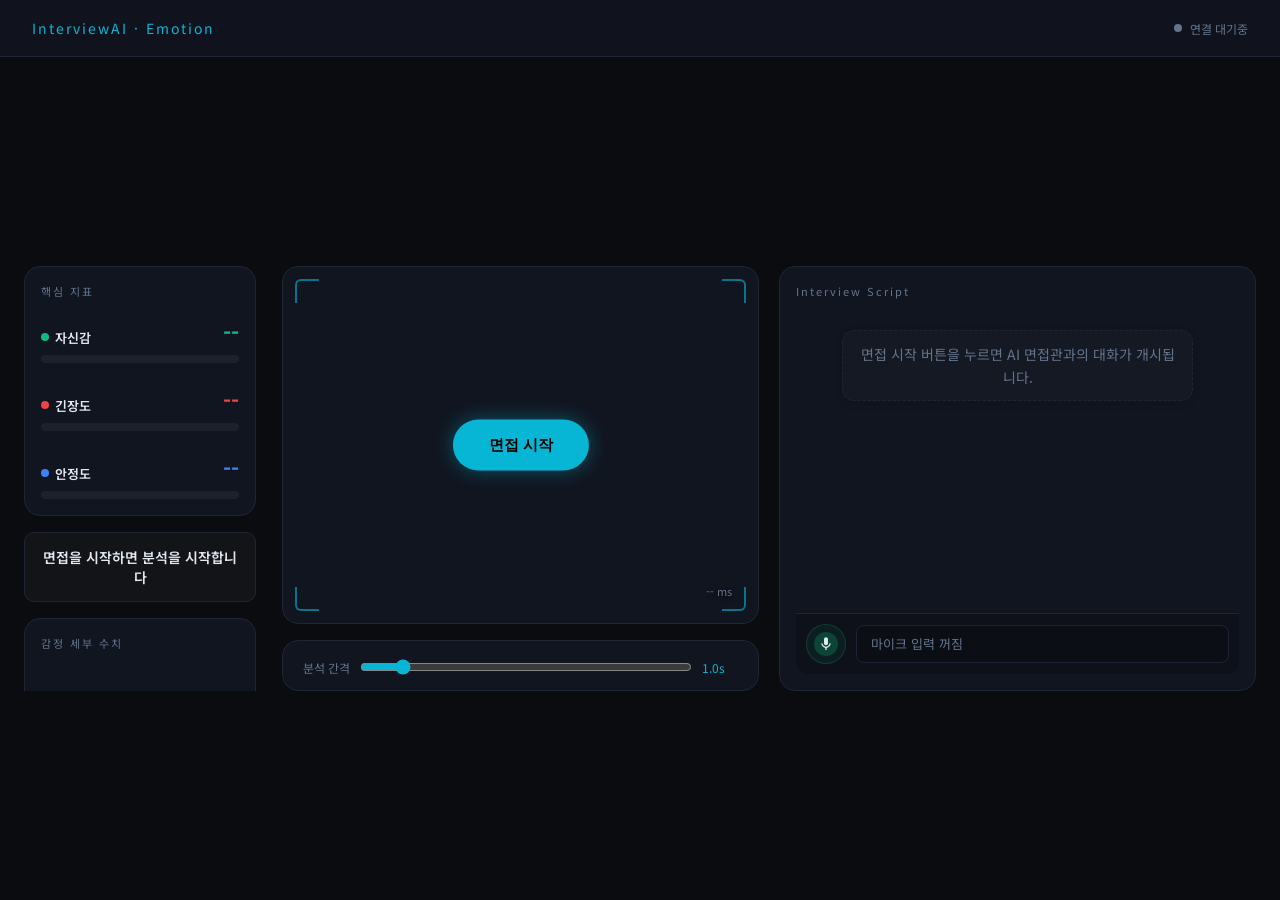
==== services/router/frontend/index.html @ e98d79de "CHORE: set default interval to 1 sec" ====
<!DOCTYPE html>
<html lang="ko">

<head>
  <meta charset="UTF-8" />
  <meta name="viewport" content="width=device-width, initial-scale=1.0" />
  <title>모의면접 감정 분석</title>
  <link rel="stylesheet" href="./css/style.css" />
  <link rel="preconnect" href="https://fonts.googleapis.com" />
  <link
    href="https://fonts.googleapis.com/css2?family=Noto+Sans+KR:wght@300;400;600;700&family=Space+Mono:wght@400;700&display=swap"
    rel="stylesheet" />
</head>

<body>

  <header>
    <div class="logo">InterviewAI · Emotion</div>
    <div id="status-badge">
      <div id="status-dot"></div>
      <span id="status-text">연결 대기중</span>
    </div>
  </header>

  <main>

    <div class="modal-backdrop" id="feedback-modal">
      <div class="modal">
        <div class="modal-header">
          <div class="modal-title">최종 면접 피드백</div>
          <button class="modal-close" onclick="closeModal()">✕</button>
        </div>
        <div id="modal-body">
          <div class="spinner">피드백 생성 중...</div>
        </div>
      </div>
    </div>

    <div class="panel-wrapper">
      <div class="panel">
        <div class="card">
          <div class="card-title">핵심 지표</div>
          <div class="big-metrics">
            <div class="metric-item">
              <div class="metric-header">
                <div class="metric-label"><span class="dot confidence"></span>자신감</div>
                <div class="metric-value" id="confidence-value">--</div>
              </div>
              <div class="bar-track">
                <div class="bar-fill" id="confidence-fill"></div>
              </div>
            </div>
            <div class="metric-item">
              <div class="metric-header">
                <div class="metric-label"><span class="dot tension"></span>긴장도</div>
                <div class="metric-value" id="tension-value">--</div>
              </div>
              <div class="bar-track">
                <div class="bar-fill" id="tension-fill"></div>
              </div>
            </div>
            <div class="metric-item">
              <div class="metric-header">
                <div class="metric-label"><span class="dot stability"></span>안정도</div>
                <div class="metric-value" id="stability-value">--</div>
              </div>
              <div class="bar-track">
                <div class="bar-fill" id="stability-fill"></div>
              </div>
            </div>
          </div>
        </div>

        <div id="face-feedback">면접을 시작하면 분석을 시작합니다</div>

        <div class="card">
          <div class="card-title">감정 세부 수치</div>
          <div class="emotion-grid" id="emotion-grid">
            <div class="empty-state" style="grid-column:1/3">분석 대기 중...</div>
          </div>
        </div>

        <div class="card">
          <div class="card-title">추이 그래프</div>
          <canvas id="history-canvas"></canvas>
        </div>

        <input type="file" accept="video/mp4,video/webm,audio/*" onchange="handleFileUpload(event)"
          style="display: none;">
        <span id="upload-status" style="display: none;"></span>
      </div>
    </div>

    <section class="camera-section" oncontextmenu="return false;">
      <div class="camera-wrapper">
        <video id="video" autoplay playsinline muted></video>
        <canvas id="canvas"></canvas>
        <div class="camera-overlay">
          <div class="corner tl"></div>
          <div class="corner tr"></div>
          <div class="corner bl"></div>
          <div class="corner br"></div>
          <div id="analyzing-indicator">ANALYZING</div>
          <div id="latency-display">-- ms</div>
        </div>
        <button id="btn-start" onclick="startCamera()">면접 시작</button>
        <button id="btn-stop" onclick="stopCamera()">면접 중지</button>
      </div>

      <div class="card" style="padding:14px 20px">
        <div class="interval-row">
          <label>분석 간격</label>
          <input type="range" id="interval-slider" min="0.5" max="5.0" step="0.5" value="1.0"
            oninput="updateInterval(this.value)" />
          <span id="interval-label">1.0s</span>
        </div>
      </div>
    </section>

    <div class="chat-wrapper">
      <section class="chat-section">
        <div class="card chat-card">
          <div class="card-title">Interview Script</div>

          <div class="chat-log" id="chat-log">
            <div class="chat-message system">면접 시작 버튼을 누르면 AI 면접관과의 대화가 개시됩니다.</div>
          </div>

          <div class="mic-feedback-bar">
            <div class="mic-circle-outer" id="mic-outer">
              <div class="mic-circle-inner" id="mic-inner"></div>
              <svg class="mic-icon" viewBox="0 0 24 24">
                <path fill="currentColor"
                  d="M12 14c1.66 0 3-1.34 3-3V5c0-1.66-1.34-3-3-3S9 3.34 9 5v6c0 1.66 1.34 3 3 3zm5.3-3c0 2.76-2.24 5-5.3 5s-5.3-2.24-5.3-5H5c0 3.53 2.61 6.43 6 6.92V21h2v-3.08c3.39-.49 6-3.39 6-6.92h-1.7z" />
              </svg>
            </div>
            <div class="mic-text-preview" id="mic-text-preview">마이크 입력 꺼짐</div>
          </div>
        </div>
      </section>
    </div>

  </main>

  <script src="./js/app.js"></script>
</body>

</html>
---- services/router/frontend/css/style.css ----
/* ── 변수 ── */
:root {
    --bg: #0a0c10;
    --surface: #111520;
    --border: #1e2535;
    --accent-blue: #3b82f6;
    --accent-cyan: #06b6d4;
    --accent-green: #10b981;
    --accent-amber: #f59e0b;
    --accent-red: #ef4444;
    --text-primary: #e2e8f0;
    --text-muted: #64748b;
    --confidence-color: #10b981;
    --tension-color: #ef4444;
    --stability-color: #3b82f6;
}

* {
    box-sizing: border-box;
    margin: 0;
    padding: 0;
}

body {
    background: var(--bg);
    color: var(--text-primary);
    font-family: 'Noto Sans KR', sans-serif;
    margin: 0;
    padding: 0;
    box-sizing: border-box;

    min-height: 100vh;
    display: flex;
    flex-direction: column;
    justify-content: center;
    overflow-x: hidden;
}

/* ── 헤더 ── */
header {
    display: flex;
    align-items: center;
    justify-content: space-between;
    padding: 18px 32px;
    border-bottom: 1px solid var(--border);
    background: rgba(17, 21, 32, 0.95);
    backdrop-filter: blur(10px);
    position: sticky;
    top: 0;
    z-index: 100;
}

.logo {
    font-size: 14px;
    color: var(--accent-cyan);
    letter-spacing: 2px;
}

#status-badge {
    display: flex;
    align-items: center;
    gap: 8px;
    font-size: 12px;
    color: var(--text-muted);
}

#status-dot {
    width: 8px;
    height: 8px;
    border-radius: 50%;
    background: var(--text-muted);
    transition: background .3s;
}

#status-dot.connected {
    background: var(--accent-green);
    box-shadow: 0 0 8px var(--accent-green);
    animation: pulse 2s infinite;
}

#status-dot.error {
    background: var(--accent-red);
}

@keyframes pulse {

    0%,
    100% {
        opacity: 1
    }

    50% {
        opacity: .4
    }
}

/* ── 메인 레이아웃 ── */
main {
    flex: 0 1 auto;
    display: grid;
    grid-template-columns: 1fr 2fr 2fr;
    /* 1:2:2 가로 비율 고정 */
    max-width: 1600px;
    width: 100%;
    padding: 24px;
    gap: 20px;
    margin: auto;
    align-items: stretch;
}

.panel-wrapper,
.chat-wrapper {
    position: relative;
    width: 100%;
    height: 100%;
    min-height: 0;
}

/* ── 카메라 영역 ── */
.camera-section {
    display: flex;
    flex-direction: column;
    gap: 16px;
    height: max-content;
}

.camera-wrapper {
    position: relative;
    background: var(--surface);
    border: 1px solid var(--border);
    border-radius: 16px;
    overflow: hidden;
    aspect-ratio: 4/3;
}

#video {
    width: 100%;
    height: 100%;
    object-fit: cover;
    display: block;
    transform: scaleX(-1);
    /* 미러 */
}

#canvas {
    display: none;
}

.camera-overlay {
    position: absolute;
    inset: 0;
    pointer-events: none;
}

/* 코너 프레임 */
.corner {
    position: absolute;
    width: 24px;
    height: 24px;
    border-color: var(--accent-cyan);
    border-style: solid;
    opacity: .6;
}

.corner.tl {
    top: 12px;
    left: 12px;
    border-width: 2px 0 0 2px;
    border-top-left-radius: 6px;
}

.corner.tr {
    top: 12px;
    right: 12px;
    border-width: 2px 2px 0 0;
    border-top-right-radius: 6px;
}

.corner.bl {
    bottom: 12px;
    left: 12px;
    border-width: 0 0 2px 2px;
    border-bottom-left-radius: 6px;
}

.corner.br {
    bottom: 12px;
    right: 12px;
    border-width: 0 2px 2px 0;
    border-bottom-right-radius: 6px;
}

/* 분석 중 표시 */
#analyzing-indicator {
    position: absolute;
    top: 12px;
    left: 50%;
    transform: translateX(-50%);
    background: rgba(6, 182, 212, .15);
    border: 1px solid var(--accent-cyan);
    border-radius: 20px;
    padding: 4px 14px;
    font-size: 11px;
    color: var(--accent-cyan);
    letter-spacing: 1px;
    opacity: 0;
    transition: opacity .3s;
}

#analyzing-indicator.active {
    opacity: 1;
}

/* 레이턴시 */
#latency-display {
    position: absolute;
    bottom: 24px;
    right: 26px;
    font-size: 11px;
    color: var(--text-muted);
    text-shadow: 0 2px 4px rgba(0, 0, 0, 0.8);
}

#btn-start {
    position: absolute;
    top: 50%;
    left: 50%;
    transform: translate(-50%, -50%);
    z-index: 10;
    padding: 16px 36px;
    font-size: 15px;
    font-weight: 700;
    background: var(--accent-cyan);
    border: none;
    border-radius: 30px;
    color: #000;
    cursor: pointer;
    box-shadow: 0 0 20px rgba(6, 182, 212, 0.4);
    transition: all 0.2s cubic-bezier(0.4, 0, 0.2, 1);
    display: block;
    /* 초기 상태 표시 */
}

#btn-start:hover {
    background: #22d3ee;
    transform: translate(-50%, -50%) scale(1.05);
    box-shadow: 0 0 30px rgba(6, 182, 212, 0.7);
}

/* ── 면접 중지 버튼 (카메라 하단 가운데 배치) ── */
#btn-stop {
    position: absolute;
    bottom: 24px;
    left: 50%;
    transform: translateX(-50%);
    z-index: 10;
    padding: 10px 24px;
    font-size: 13px;
    font-weight: 600;
    background: rgba(239, 68, 68, 0.15);
    border: 1px solid var(--accent-red);
    border-radius: 20px;
    color: var(--accent-red);
    cursor: pointer;
    backdrop-filter: blur(8px);
    transition: all 0.2s cubic-bezier(0.4, 0, 0.2, 1);
    display: none;
    /* 초기 상태 미표시 */
}

#btn-stop:hover {
    background: var(--accent-red);
    color: #000;
    transform: translateX(-50%) scale(1.05);
    box-shadow: 0 0 20px rgba(239, 68, 68, 0.5);
}

/* ── 패널 ── */
.panel {
    position: absolute;
    top: 0;
    bottom: 0;
    left: 0;
    right: 0;

    display: flex;
    flex-direction: column;
    gap: 16px;
    overflow-y: auto;
    padding-right: 6px;
}

/* ── 카드 공통 ── */
.card {
    background: var(--surface);
    border: 1px solid var(--border);
    border-radius: 16px;
    padding: 16px;
}

.card-title {
    font-size: 11px;
    color: var(--text-muted);
    letter-spacing: 2px;
    margin-bottom: 16px;
}

/* ── 대형 지표 ── */
.big-metrics {
    display: flex;
    flex-direction: column;
    gap: 20px;
}

.metric-header {
    display: flex;
    justify-content: space-between;
    align-items: baseline;
    margin-bottom: 8px;
}

.metric-label {
    font-size: 13px;
    font-weight: 600;
    display: flex;
    align-items: center;
    gap: 6px;
}

.metric-label .dot {
    width: 8px;
    height: 8px;
    border-radius: 50%;
}

.metric-value {
    font-size: 22px;
    font-weight: 700;
    transition: color .3s;
}

.bar-track {
    height: 8px;
    background: rgba(255, 255, 255, .05);
    border-radius: 4px;
    overflow: hidden;
}

.bar-fill {
    height: 100%;
    border-radius: 4px;
    transition: width .5s cubic-bezier(.4, 0, .2, 1);
    width: 0%;
}

#confidence-value {
    color: var(--confidence-color);
}

#confidence-fill {
    background: linear-gradient(90deg, #059669, #10b981);
}

.dot.confidence {
    background: var(--confidence-color);
}

#tension-value {
    color: var(--tension-color);
}

#tension-fill {
    background: linear-gradient(90deg, #dc2626, #ef4444);
}

.dot.tension {
    background: var(--tension-color);
}

#stability-value {
    color: var(--stability-color);
}

#stability-fill {
    background: linear-gradient(90deg, #1d4ed8, #3b82f6);
}

.dot.stability {
    background: var(--stability-color);
}

/* ── 감정 7개 raw ── */
.emotion-grid {
    display: grid;
    grid-template-columns: 1fr 1fr;
    gap: 10px;
}

.emotion-cell {
    background: rgba(255, 255, 255, .03);
    border: 1px solid var(--border);
    border-radius: 10px;
    padding: 10px 12px;
}

.emotion-name {
    font-size: 11px;
    color: var(--text-muted);
    margin-bottom: 4px;
}

.emotion-val {
    font-size: 18px;
    font-weight: 700;
    color: var(--text-primary);
    transition: color .3s;
}

/* ── 페이스 피드백 ── */
#face-feedback {
    text-align: center;
    padding: 14px;
    border-radius: 10px;
    font-size: 14px;
    font-weight: 600;
    background: rgba(255, 255, 255, .03);
    border: 1px solid var(--border);
    transition: all .4s;
}

#face-feedback.good {
    background: rgba(16, 185, 129, .1);
    border-color: #10b981;
    color: #10b981;
}

#face-feedback.warn {
    background: rgba(245, 158, 11, .1);
    border-color: #f59e0b;
    color: #f59e0b;
}

#face-feedback.bad {
    background: rgba(239, 68, 68, .1);
    border-color: #ef4444;
    color: #ef4444;
}

/* ── 히스토리 그래프 ── */
#history-canvas {
    width: 100%;
    height: 100px;
    border-radius: 8px;
    background: rgba(255, 255, 255, .02);
}

/* ── 빈 상태 ── */
.empty-state {
    text-align: center;
    color: var(--text-muted);
    font-size: 13px;
    padding: 20px 0;
}

/* ── interval 설정 ── */
.interval-row {
    display: flex;
    align-items: center;
    gap: 10px;
    margin-top: 4px;
}

.interval-row label {
    font-size: 12px;
    color: var(--text-muted);
    white-space: nowrap;
}

.interval-row input[type=range] {
    flex: 1;
    accent-color: var(--accent-cyan);
}

.interval-row span {
    font-size: 12px;
    color: var(--accent-cyan);
    min-width: 36px;
}

/* ── 최종 피드백 모달 ── */
.modal-backdrop {
    position: fixed;
    inset: 0;
    background: rgba(0, 0, 0, .75);
    backdrop-filter: blur(6px);
    z-index: 200;
    display: flex;
    align-items: center;
    justify-content: center;
    opacity: 0;
    pointer-events: none;
    transition: opacity .3s;
}

.modal-backdrop.open {
    opacity: 1;
    pointer-events: all;
}

.modal {
    background: var(--surface);
    border: 1px solid var(--border);
    border-radius: 20px 0 0 20px;
    width: min(680px, 92vw);
    max-height: 85vh;
    overflow-y: auto;
    padding: 32px;
    display: flex;
    flex-direction: column;
    gap: 20px;
    transform: translateY(20px);
    transition: transform .3s;
}

.modal-backdrop.open .modal {
    transform: translateY(0);
}

.modal-header {
    display: flex;
    align-items: center;
    justify-content: space-between;
}

.modal-title {
    font-size: 13px;
    letter-spacing: 2px;
    color: var(--accent-cyan);
}

.modal-close {
    background: none;
    border: none;
    color: var(--text-muted);
    font-size: 20px;
    cursor: pointer;
    line-height: 1;
}

.modal-close:hover {
    color: var(--text-primary);
}

/* 종합 점수 */
.score-ring {
    text-align: center;
    padding: 12px 0;
}

.score-number {
    font-size: 56px;
    font-weight: 700;
    color: var(--accent-cyan);
    line-height: 1;
}

.score-label {
    font-size: 12px;
    color: var(--text-muted);
    margin-top: 4px;
}

/* 섹션 */
.fb-section {
    display: flex;
    flex-direction: column;
    margin-top: 30px;
    gap: 10px;
}

.fb-section-title {
    font-size: 11px;
    color: var(--text-muted);
    letter-spacing: 2px;
    border-bottom: 1px solid var(--border);
    padding-bottom: 8px;
}

.fb-text {
    font-size: 14px;
    line-height: 1.7;
    color: var(--text-primary);
}

/* 태그 리스트 */
.tag-list {
    display: flex;
    flex-wrap: wrap;
    gap: 8px;
}

.tag {
    padding: 6px 12px;
    border-radius: 20px;
    font-size: 13px;
    line-height: 1.5;
}

.tag.green {
    background: rgba(16, 185, 129, .1);
    border: 1px solid #10b981;
    color: #10b981;
}

.tag.amber {
    background: rgba(245, 158, 11, .1);
    border: 1px solid #f59e0b;
    color: #f59e0b;
}

.tag.blue {
    background: rgba(59, 130, 246, .1);
    border: 1px solid #3b82f6;
    color: #3b82f6;
}

/* 로딩 스피너 */
.spinner {
    text-align: center;
    padding: 40px;
    font-size: 13px;
    color: var(--text-muted);
}

.spinner::before {
    content: "";
    display: block;
    width: 36px;
    height: 36px;
    border: 3px solid var(--border);
    border-top-color: var(--accent-cyan);
    border-radius: 50%;
    animation: spin .8s linear infinite;
    margin: 0 auto 16px;
}

@keyframes spin {
    to {
        transform: rotate(360deg);
    }
}

.chat-section {
    position: absolute;
    top: 0;
    bottom: 0;
    left: 0;
    right: 0;
    display: flex;
    flex-direction: column;
}

.chat-card {
    display: flex;
    flex-direction: column;
    height: 100%;
    min-height: 0;
}

.chat-log {
    flex: 1;
    overflow-y: auto; 
    display: flex;
    flex-direction: column;
    gap: 20px;
    padding: 15px;
    scroll-behavior: smooth;
}

.chat-message {
    padding: 12px 16px;
    border-radius: 12px;
    font-size: 14px;
    line-height: 1.6;
    max-width: 85%;
    word-break: break-all;
    box-shadow: 0 2px 8px rgba(0, 0, 0, 0.15);
}

.chat-message.system {
    background: rgba(255, 255, 255, 0.02);
    border: 1px dashed var(--border);
    color: var(--text-muted);
    align-self: center;
    text-align: center;
}

.chat-message.interviewer {
    background: rgba(6, 182, 212, 0.08);
    border: 1px solid rgba(6, 182, 212, 0.2);
    color: var(--text-primary);
    align-self: flex-start;
    border-bottom-left-radius: 2px;
}

.chat-message.interviewee {
    background: rgba(16, 185, 129, 0.08);
    border: 1px solid rgba(16, 185, 129, 0.2);
    color: var(--text-primary);
    align-self: flex-end;
    border-bottom-right-radius: 2px;
}

.mic-feedback-bar {
    display: flex;
    align-items: center;
    gap: 10px;
    padding: 10px;
    background: rgba(0, 0, 0, 0.2);
    border-top: 1px solid var(--border);
    border-radius: 0 0 12px 12px;
    margin-top: auto;
    flex-shrink: 0;
}

/* 마이크 바깥쪽 원형 가이드 (진폭에 따라 테두리 및 배경 밝기 상향) */
.mic-circle-outer {
    position: relative;
    width: 40px;
    height: 40px;
    border-radius: 50%;
    background: rgba(16, 185, 129, 0.08); /* 기본 연한 에머랄드 그린 */
    border: 1px solid rgba(16, 185, 129, 0.2);
    display: flex;
    align-items: center;
    justify-content: center;
    overflow: visible; /* 내부 펄스 레이어가 영역 밖으로 확장되도록 보장 */
    transition: background-color 0.05s ease, border-color 0.05s ease, box-shadow 0.05s ease;
    flex-shrink: 0;
}

/* 마이크 안쪽 펄스 원형 (진폭에 따라 scale 스케일 팽창) */
.mic-circle-inner {
    position: absolute;
    width: 24px;
    height: 24px;
    border-radius: 50%;
    background: rgba(16, 185, 129, 0.25);
    transform: scale(1);
    /* 고주파 음성 반응을 부드럽게 댐핑 처리하는 베지에 곡선 세팅 */
    transition: transform 0.04s cubic-bezier(0.1, 0.8, 0.3, 1), background-color 0.04s ease;
    z-index: 1;
}

.mic-icon {
    width: 16px;
    height: 16px;
    color: var(--text-primary);
    z-index: 2; /* 항상 펄스 원형 백그라운드 위 레이어에 상주 */
}

/* ── 발화 확인 텍스트 영역 ── */
.mic-text-preview {
    flex: 1;
    font-size: 13px;
    color: var(--text-muted);
    background: rgba(10, 12, 16, 0.5);
    border: 1px solid var(--border);
    border-radius: 8px;
    padding: 8px 14px;
    min-height: 38px;
    display: flex;
    align-items: center;
}

.panel::-webkit-scrollbar,
.chat-log::-webkit-scrollbar,
.modal::-webkit-scrollbar {
    width: 4px;
    height: 4px;
}

.panel::-webkit-scrollbar-track,
.chat-log::-webkit-scrollbar-track,
.modal::-webkit-scrollbar-track {
    background: transparent;
}

.panel::-webkit-scrollbar-thumb,
.chat-log::-webkit-scrollbar-thumb,
.modal::-webkit-scrollbar-thumb {
    background: var(--border);
    border-radius: 2px;
    transition: background-color 0.2s ease;
}

@media (max-width: 960px) {
    body {
        justify-content: flex-start;
    }

    main {
        grid-template-columns: 1fr;
        margin: 0 auto;
    }

    .camera-section {
        order: 1;
    }

    .chat-wrapper {
        order: 2;
        height: 400px;
    }

    .chat-section {
        position: relative;
        height: 100%;
    }

    .panel-wrapper {
        order: 3;
        height: auto;
    }

    .panel {
        position: relative;
        height: auto;
        overflow-y: visible;
    }
}
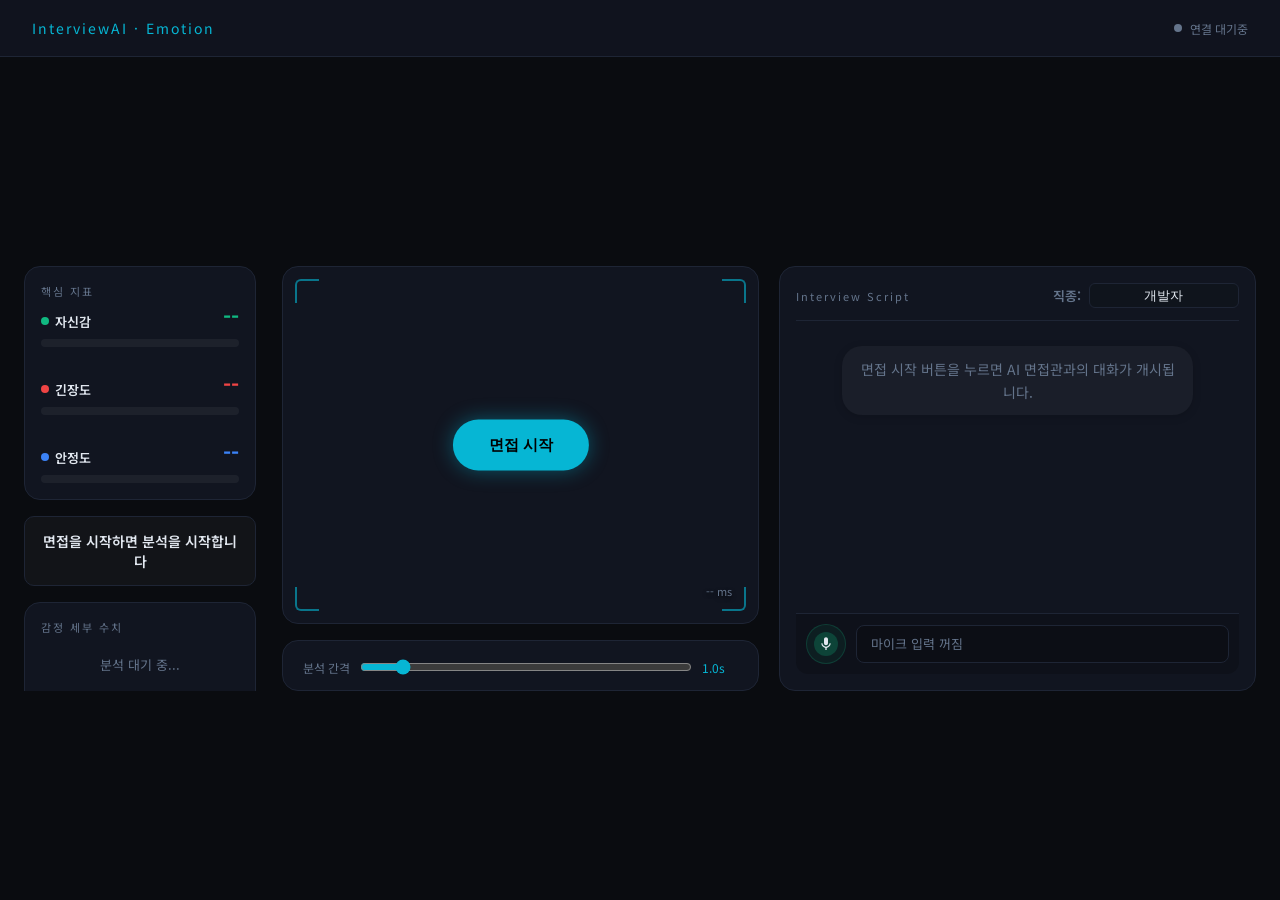
==== commit f254c5d5: "FEAT: add start dialog" ====
--- a/services/router/frontend/index.html
+++ b/services/router/frontend/index.html
@@ -100,7 +100,6 @@
           <div class="corner tr"></div>
           <div class="corner bl"></div>
           <div class="corner br"></div>
-          <div id="analyzing-indicator">ANALYZING</div>
           <div id="latency-display">-- ms</div>
         </div>
         <button id="btn-start" onclick="startCamera()">면접 시작</button>
@@ -120,7 +119,13 @@
     <div class="chat-wrapper">
       <section class="chat-section">
         <div class="card chat-card">
-          <div class="card-title">Interview Script</div>
+          <div class="card-header-group">
+            <div class="card-title">Interview Script</div>
+            <div class="job-control-bar">
+              <label for="job-input">직종:</label>
+              <input type="text" id="job-input" value="개발자" placeholder="직무 입력">
+            </div>
+          </div>
 
           <div class="chat-log" id="chat-log">
             <div class="chat-message system">면접 시작 버튼을 누르면 AI 면접관과의 대화가 개시됩니다.</div>
@@ -145,4 +150,4 @@
   <script src="./js/app.js"></script>
 </body>
 
-</html>
+</html>
--- a/services/router/frontend/css/style.css
+++ b/services/router/frontend/css/style.css
@@ -160,6 +160,7 @@
     border-color: var(--accent-cyan);
     border-style: solid;
     opacity: .6;
+    transition: opacity 0.2s ease, border-color 0.2s ease, filter 0.2s ease;
 }
 
 .corner.tl {
@@ -190,25 +191,10 @@
     border-bottom-right-radius: 6px;
 }
 
-/* 분석 중 표시 */
-#analyzing-indicator {
-    position: absolute;
-    top: 12px;
-    left: 50%;
-    transform: translateX(-50%);
-    background: rgba(6, 182, 212, .15);
-    border: 1px solid var(--accent-cyan);
-    border-radius: 20px;
-    padding: 4px 14px;
-    font-size: 11px;
-    color: var(--accent-cyan);
-    letter-spacing: 1px;
-    opacity: 0;
-    transition: opacity .3s;
-}
-
-#analyzing-indicator.active {
+.corner.active {
     opacity: 1;
+    border-color: #22d3ee;
+    filter: drop-shadow(0 0 6px var(--accent-cyan));
 }
 
 /* 레이턴시 */
@@ -298,11 +284,18 @@
     padding: 16px;
 }
 
+.card-header-group {
+    display: flex;
+    justify-content: space-between;
+    align-items: center;
+    padding-bottom: 12px;
+    border-bottom: 1px solid var(--border);
+}
+
 .card-title {
     font-size: 11px;
     color: var(--text-muted);
     letter-spacing: 2px;
-    margin-bottom: 16px;
 }
 
 /* ── 대형 지표 ── */
@@ -446,6 +439,12 @@
     color: #ef4444;
 }
 
+#face-feedback.null {
+    background: rgba(100, 116, 139, 0.12);
+    border-color: var(--text-muted);
+    color: var(--text-muted);
+}
+
 /* ── 히스토리 그래프 ── */
 #history-canvas {
     width: 100%;
@@ -510,7 +509,6 @@
 .modal {
     background: var(--surface);
     border: 1px solid var(--border);
-    border-radius: 20px 0 0 20px;
     width: min(680px, 92vw);
     max-height: 85vh;
     overflow-y: auto;
@@ -669,7 +667,7 @@
 
 .chat-log {
     flex: 1;
-    overflow-y: auto; 
+    overflow-y: auto;
     display: flex;
     flex-direction: column;
     gap: 20px;
@@ -711,6 +709,75 @@
     border-bottom-right-radius: 2px;
 }
 
+.chat-message.system {
+    text-align: center;
+    background: rgba(255, 255, 255, 0.04);
+    color: var(--text-muted);
+    margin: 10px auto;
+    max-width: 85%;
+    border-radius: 20px;
+    border: none;
+}
+
+.chat-message.interviewer {
+    text-align: left;
+    background: #1e293b;
+    color: #38bdf8;
+    margin-right: auto;
+    margin-left: 0;
+    border-left: 4px solid var(--accent-cyan);
+}
+
+.chat-message.interviewee {
+    text-align: left;
+    background: #0f172a;
+    color: #10b981;
+    margin-left: auto;
+    margin-right: 0;
+    border-right: 4px solid #10b981;
+}
+
+.job-control-bar {
+    display: flex;
+    align-items: center;
+    gap: 8px;
+    padding-bottom: 0 !important;
+    border-bottom: none !important;
+    margin-bottom: 0 !important;
+}
+
+.job-control-bar label {
+    font-size: 13px;
+    color: var(--text-muted);
+    font-weight: 600;
+    white-space: nowrap;
+}
+
+#job-input {
+    background: #0f141c;
+    border: 1px solid var(--border);
+    color: var(--text-primary);
+    padding: 4px 10px;
+    border-radius: 6px;
+    font-size: 13px;
+    width: 150px;
+    outline: none;
+    text-align: center;
+    transition: all 0.3s ease;
+}
+
+#job-input:focus {
+    border-color: var(--accent-cyan);
+    box-shadow: 0 0 8px rgba(6, 182, 212, 0.3);
+}
+
+#job-input:disabled {
+    background: rgba(30, 41, 59, 0.3);
+    color: #94a3b8;
+    border-color: rgba(255, 255, 255, 0.05);
+    cursor: not-allowed;
+}
+
 .mic-feedback-bar {
     display: flex;
     align-items: center;
@@ -729,12 +796,14 @@
     width: 40px;
     height: 40px;
     border-radius: 50%;
-    background: rgba(16, 185, 129, 0.08); /* 기본 연한 에머랄드 그린 */
+    background: rgba(16, 185, 129, 0.08);
+    /* 기본 연한 에머랄드 그린 */
     border: 1px solid rgba(16, 185, 129, 0.2);
     display: flex;
     align-items: center;
     justify-content: center;
-    overflow: visible; /* 내부 펄스 레이어가 영역 밖으로 확장되도록 보장 */
+    overflow: visible;
+    /* 내부 펄스 레이어가 영역 밖으로 확장되도록 보장 */
     transition: background-color 0.05s ease, border-color 0.05s ease, box-shadow 0.05s ease;
     flex-shrink: 0;
 }
@@ -756,7 +825,8 @@
     width: 16px;
     height: 16px;
     color: var(--text-primary);
-    z-index: 2; /* 항상 펄스 원형 백그라운드 위 레이어에 상주 */
+    z-index: 2;
+    /* 항상 펄스 원형 백그라운드 위 레이어에 상주 */
 }
 
 /* ── 발화 확인 텍스트 영역 ── */
@@ -828,4 +898,4 @@
         height: auto;
         overflow-y: visible;
     }
-}
+}
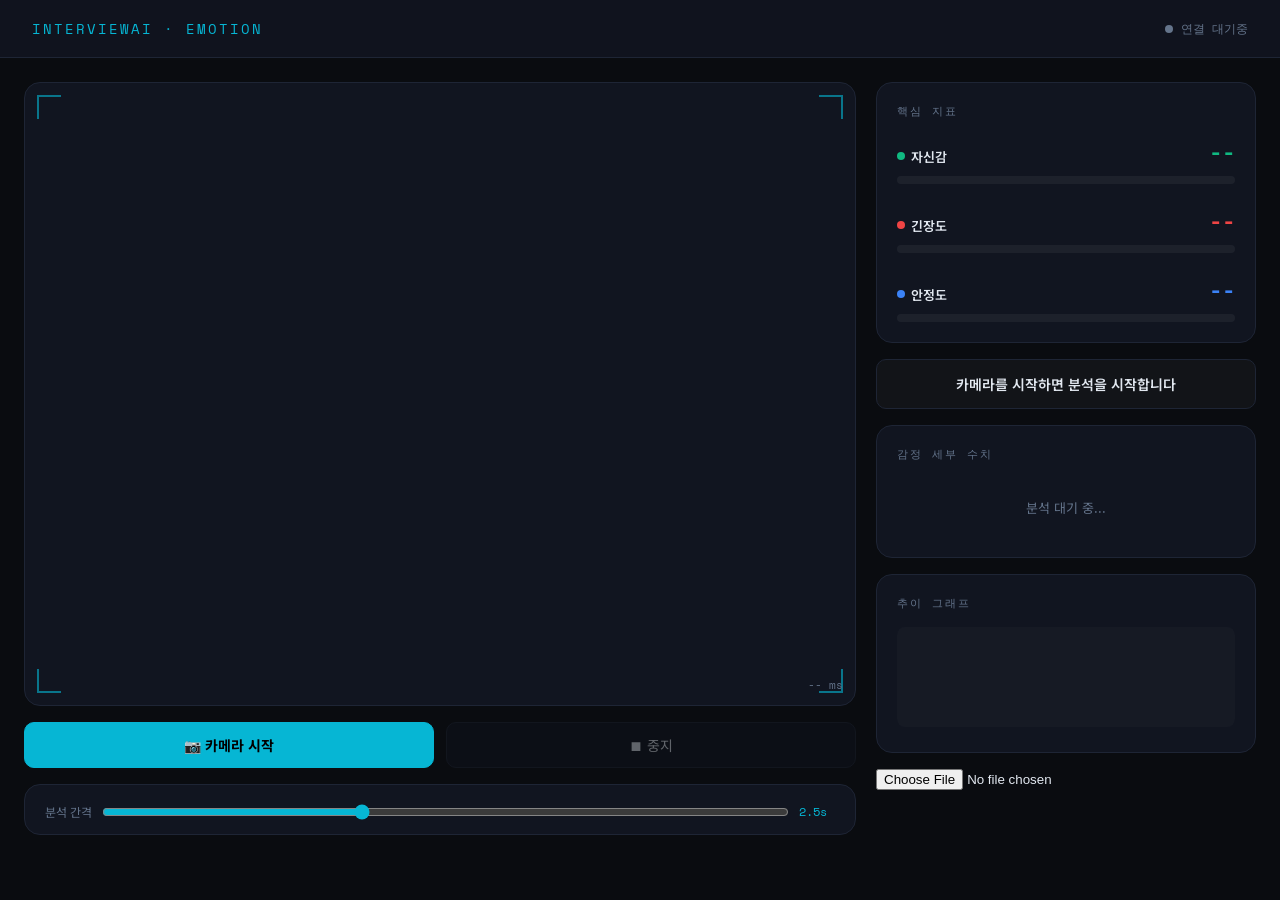
==== commit 5fecb243: "CHRE: Merge pull request #1 from jis-archive/refactor/file-structure REFACTOR: 프로젝트 파일 구조 변경" ====
--- a/services/router/frontend/index.html
+++ b/services/router/frontend/index.html
@@ -5,7 +5,7 @@
   <meta charset="UTF-8" />
   <meta name="viewport" content="width=device-width, initial-scale=1.0" />
   <title>모의면접 감정 분석</title>
-  <link rel="stylesheet" href="./css/style.css" />
+  <link rel="stylesheet" href="./css/style.css">
   <link rel="preconnect" href="https://fonts.googleapis.com" />
   <link
     href="https://fonts.googleapis.com/css2?family=Noto+Sans+KR:wght@300;400;600;700&family=Space+Mono:wght@400;700&display=swap"
@@ -23,7 +23,7 @@
   </header>
 
   <main>
-
+    <!-- 최종 피드백 모달 -->
     <div class="modal-backdrop" id="feedback-modal">
       <div class="modal">
         <div class="modal-header">
@@ -35,63 +35,8 @@
         </div>
       </div>
     </div>
-
-    <div class="panel-wrapper">
-      <div class="panel">
-        <div class="card">
-          <div class="card-title">핵심 지표</div>
-          <div class="big-metrics">
-            <div class="metric-item">
-              <div class="metric-header">
-                <div class="metric-label"><span class="dot confidence"></span>자신감</div>
-                <div class="metric-value" id="confidence-value">--</div>
-              </div>
-              <div class="bar-track">
-                <div class="bar-fill" id="confidence-fill"></div>
-              </div>
-            </div>
-            <div class="metric-item">
-              <div class="metric-header">
-                <div class="metric-label"><span class="dot tension"></span>긴장도</div>
-                <div class="metric-value" id="tension-value">--</div>
-              </div>
-              <div class="bar-track">
-                <div class="bar-fill" id="tension-fill"></div>
-              </div>
-            </div>
-            <div class="metric-item">
-              <div class="metric-header">
-                <div class="metric-label"><span class="dot stability"></span>안정도</div>
-                <div class="metric-value" id="stability-value">--</div>
-              </div>
-              <div class="bar-track">
-                <div class="bar-fill" id="stability-fill"></div>
-              </div>
-            </div>
-          </div>
-        </div>
-
-        <div id="face-feedback">면접을 시작하면 분석을 시작합니다</div>
-
-        <div class="card">
-          <div class="card-title">감정 세부 수치</div>
-          <div class="emotion-grid" id="emotion-grid">
-            <div class="empty-state" style="grid-column:1/3">분석 대기 중...</div>
-          </div>
-        </div>
-
-        <div class="card">
-          <div class="card-title">추이 그래프</div>
-          <canvas id="history-canvas"></canvas>
-        </div>
-
-        <input type="file" accept="video/mp4,video/webm,audio/*" onchange="handleFileUpload(event)"
-          style="display: none;">
-        <span id="upload-status" style="display: none;"></span>
-      </div>
-    </div>
-
-    <section class="camera-section" oncontextmenu="return false;">
+    <!-- 카메라 -->
+    <section class="camera-section">
       <div class="camera-wrapper">
         <video id="video" autoplay playsinline muted></video>
         <canvas id="canvas"></canvas>
@@ -100,54 +45,84 @@
           <div class="corner tr"></div>
           <div class="corner bl"></div>
           <div class="corner br"></div>
+          <div id="analyzing-indicator">ANALYZING</div>
           <div id="latency-display">-- ms</div>
         </div>
-        <button id="btn-start" onclick="startCamera()">면접 시작</button>
-        <button id="btn-stop" onclick="stopCamera()">면접 중지</button>
       </div>
-
+      <div class="controls">
+        <button class="btn primary" id="btn-start" onclick="startCamera()">📷 카메라 시작</button>
+        <button class="btn" id="btn-stop" onclick="stopCamera()" disabled>⏹ 중지</button>
+      </div>
+      <!-- 분석 간격 슬라이더 -->
       <div class="card" style="padding:14px 20px">
         <div class="interval-row">
           <label>분석 간격</label>
-          <input type="range" id="interval-slider" min="0.5" max="5.0" step="0.5" value="1.0"
+          <input type="range" id="interval-slider" min="1" max="5" step="0.5" value="2.5"
             oninput="updateInterval(this.value)" />
-          <span id="interval-label">1.0s</span>
+          <span id="interval-label">2.5s</span>
         </div>
       </div>
     </section>
 
-    <div class="chat-wrapper">
-      <section class="chat-section">
-        <div class="card chat-card">
-          <div class="card-header-group">
-            <div class="card-title">Interview Script</div>
-            <div class="job-control-bar">
-              <label for="job-input">직종:</label>
-              <input type="text" id="job-input" value="개발자" placeholder="직무 입력">
+    <!-- 우측 패널 -->
+    <div class="panel">
+
+      <!-- 핵심 지표 -->
+      <div class="card">
+        <div class="card-title">핵심 지표</div>
+        <div class="big-metrics">
+          <div class="metric-item">
+            <div class="metric-header">
+              <div class="metric-label"><span class="dot confidence"></span>자신감</div>
+              <div class="metric-value" id="confidence-value">--</div>
+            </div>
+            <div class="bar-track">
+              <div class="bar-fill" id="confidence-fill"></div>
             </div>
           </div>
-
-          <div class="chat-log" id="chat-log">
-            <div class="chat-message system">면접 시작 버튼을 누르면 AI 면접관과의 대화가 개시됩니다.</div>
+          <div class="metric-item">
+            <div class="metric-header">
+              <div class="metric-label"><span class="dot tension"></span>긴장도</div>
+              <div class="metric-value" id="tension-value">--</div>
+            </div>
+            <div class="bar-track">
+              <div class="bar-fill" id="tension-fill"></div>
+            </div>
           </div>
-
-          <div class="mic-feedback-bar">
-            <div class="mic-circle-outer" id="mic-outer">
-              <div class="mic-circle-inner" id="mic-inner"></div>
-              <svg class="mic-icon" viewBox="0 0 24 24">
-                <path fill="currentColor"
-                  d="M12 14c1.66 0 3-1.34 3-3V5c0-1.66-1.34-3-3-3S9 3.34 9 5v6c0 1.66 1.34 3 3 3zm5.3-3c0 2.76-2.24 5-5.3 5s-5.3-2.24-5.3-5H5c0 3.53 2.61 6.43 6 6.92V21h2v-3.08c3.39-.49 6-3.39 6-6.92h-1.7z" />
-              </svg>
+          <div class="metric-item">
+            <div class="metric-header">
+              <div class="metric-label"><span class="dot stability"></span>안정도</div>
+              <div class="metric-value" id="stability-value">--</div>
             </div>
-            <div class="mic-text-preview" id="mic-text-preview">마이크 입력 꺼짐</div>
+            <div class="bar-track">
+              <div class="bar-fill" id="stability-fill"></div>
+            </div>
           </div>
         </div>
-      </section>
+      </div>
+
+      <!-- 피드백 -->
+      <div id="face-feedback">카메라를 시작하면 분석을 시작합니다</div>
+
+      <!-- 7감정 Raw -->
+      <div class="card">
+        <div class="card-title">감정 세부 수치</div>
+        <div class="emotion-grid" id="emotion-grid">
+          <div class="empty-state" style="grid-column:1/3">분석 대기 중...</div>
+        </div>
+      </div>
+
+      <!-- 히스토리 그래프 -->
+      <div class="card">
+        <div class="card-title">추이 그래프</div>
+        <canvas id="history-canvas"></canvas>
+      </div>
+      <input type="file" accept="video/mp4,video/webm,audio/*" onchange="handleFileUpload(event)">
+      <span id="upload-status"></span>
     </div>
-
   </main>
 
   <script src="./js/app.js"></script>
 </body>
 
-</html>+</html>
--- a/services/router/frontend/css/style.css
+++ b/services/router/frontend/css/style.css
@@ -25,15 +25,9 @@
     background: var(--bg);
     color: var(--text-primary);
     font-family: 'Noto Sans KR', sans-serif;
-    margin: 0;
-    padding: 0;
-    box-sizing: border-box;
-
     min-height: 100vh;
     display: flex;
     flex-direction: column;
-    justify-content: center;
-    overflow-x: hidden;
 }
 
 /* ── 헤더 ── */
@@ -51,9 +45,11 @@
 }
 
 .logo {
+    font-family: 'Space Mono', monospace;
     font-size: 14px;
     color: var(--accent-cyan);
     letter-spacing: 2px;
+    text-transform: uppercase;
 }
 
 #status-badge {
@@ -62,6 +58,7 @@
     gap: 8px;
     font-size: 12px;
     color: var(--text-muted);
+    font-family: 'Space Mono', monospace;
 }
 
 #status-dot {
@@ -96,32 +93,25 @@
 
 /* ── 메인 레이아웃 ── */
 main {
-    flex: 0 1 auto;
+    flex: 1;
     display: grid;
-    grid-template-columns: 1fr 2fr 2fr;
-    /* 1:2:2 가로 비율 고정 */
-    max-width: 1600px;
+    grid-template-columns: 1fr 380px;
+    grid-template-rows: auto 1fr;
+    gap: 0;
+    max-width: 1400px;
+    margin: 0 auto;
     width: 100%;
     padding: 24px;
     gap: 20px;
-    margin: auto;
-    align-items: stretch;
-}
-
-.panel-wrapper,
-.chat-wrapper {
-    position: relative;
-    width: 100%;
-    height: 100%;
-    min-height: 0;
 }
 
 /* ── 카메라 영역 ── */
 .camera-section {
+    grid-column: 1;
+    grid-row: 1 / 3;
     display: flex;
     flex-direction: column;
     gap: 16px;
-    height: max-content;
 }
 
 .camera-wrapper {
@@ -160,120 +150,114 @@
     border-color: var(--accent-cyan);
     border-style: solid;
     opacity: .6;
-    transition: opacity 0.2s ease, border-color 0.2s ease, filter 0.2s ease;
 }
 
 .corner.tl {
     top: 12px;
     left: 12px;
     border-width: 2px 0 0 2px;
-    border-top-left-radius: 6px;
 }
 
 .corner.tr {
     top: 12px;
     right: 12px;
     border-width: 2px 2px 0 0;
-    border-top-right-radius: 6px;
 }
 
 .corner.bl {
     bottom: 12px;
     left: 12px;
     border-width: 0 0 2px 2px;
-    border-bottom-left-radius: 6px;
 }
 
 .corner.br {
     bottom: 12px;
     right: 12px;
     border-width: 0 2px 2px 0;
-    border-bottom-right-radius: 6px;
-}
-
-.corner.active {
+}
+
+/* 분석 중 표시 */
+#analyzing-indicator {
+    position: absolute;
+    top: 12px;
+    left: 50%;
+    transform: translateX(-50%);
+    background: rgba(6, 182, 212, .15);
+    border: 1px solid var(--accent-cyan);
+    border-radius: 20px;
+    padding: 4px 14px;
+    font-size: 11px;
+    color: var(--accent-cyan);
+    font-family: 'Space Mono', monospace;
+    letter-spacing: 1px;
+    opacity: 0;
+    transition: opacity .3s;
+}
+
+#analyzing-indicator.active {
     opacity: 1;
-    border-color: #22d3ee;
-    filter: drop-shadow(0 0 6px var(--accent-cyan));
 }
 
 /* 레이턴시 */
 #latency-display {
     position: absolute;
-    bottom: 24px;
-    right: 26px;
+    bottom: 12px;
+    right: 12px;
+    font-family: 'Space Mono', monospace;
     font-size: 11px;
     color: var(--text-muted);
-    text-shadow: 0 2px 4px rgba(0, 0, 0, 0.8);
-}
-
-#btn-start {
-    position: absolute;
-    top: 50%;
-    left: 50%;
-    transform: translate(-50%, -50%);
-    z-index: 10;
-    padding: 16px 36px;
-    font-size: 15px;
+}
+
+/* ── 컨트롤 버튼 ── */
+.controls {
+    display: flex;
+    gap: 12px;
+}
+
+.btn {
+    flex: 1;
+    padding: 12px 20px;
+    border-radius: 10px;
+    border: 1px solid var(--border);
+    background: var(--surface);
+    color: var(--text-primary);
+    font-family: 'Noto Sans KR', sans-serif;
+    font-size: 14px;
+    cursor: pointer;
+    transition: all .2s;
+    display: flex;
+    align-items: center;
+    justify-content: center;
+    gap: 8px;
+}
+
+.btn:hover {
+    border-color: var(--accent-cyan);
+    color: var(--accent-cyan);
+}
+
+.btn.primary {
+    background: var(--accent-cyan);
+    border-color: var(--accent-cyan);
+    color: #000;
     font-weight: 700;
-    background: var(--accent-cyan);
-    border: none;
-    border-radius: 30px;
-    color: #000;
-    cursor: pointer;
-    box-shadow: 0 0 20px rgba(6, 182, 212, 0.4);
-    transition: all 0.2s cubic-bezier(0.4, 0, 0.2, 1);
-    display: block;
-    /* 초기 상태 표시 */
-}
-
-#btn-start:hover {
+}
+
+.btn.primary:hover {
     background: #22d3ee;
-    transform: translate(-50%, -50%) scale(1.05);
-    box-shadow: 0 0 30px rgba(6, 182, 212, 0.7);
-}
-
-/* ── 면접 중지 버튼 (카메라 하단 가운데 배치) ── */
-#btn-stop {
-    position: absolute;
-    bottom: 24px;
-    left: 50%;
-    transform: translateX(-50%);
-    z-index: 10;
-    padding: 10px 24px;
-    font-size: 13px;
-    font-weight: 600;
-    background: rgba(239, 68, 68, 0.15);
-    border: 1px solid var(--accent-red);
-    border-radius: 20px;
-    color: var(--accent-red);
-    cursor: pointer;
-    backdrop-filter: blur(8px);
-    transition: all 0.2s cubic-bezier(0.4, 0, 0.2, 1);
-    display: none;
-    /* 초기 상태 미표시 */
-}
-
-#btn-stop:hover {
-    background: var(--accent-red);
-    color: #000;
-    transform: translateX(-50%) scale(1.05);
-    box-shadow: 0 0 20px rgba(239, 68, 68, 0.5);
-}
-
-/* ── 패널 ── */
+}
+
+.btn:disabled {
+    opacity: .4;
+    cursor: not-allowed;
+}
+
+/* ── 우측 패널 ── */
 .panel {
-    position: absolute;
-    top: 0;
-    bottom: 0;
-    left: 0;
-    right: 0;
-
+    grid-column: 2;
     display: flex;
     flex-direction: column;
     gap: 16px;
-    overflow-y: auto;
-    padding-right: 6px;
 }
 
 /* ── 카드 공통 ── */
@@ -281,21 +265,16 @@
     background: var(--surface);
     border: 1px solid var(--border);
     border-radius: 16px;
-    padding: 16px;
-}
-
-.card-header-group {
-    display: flex;
-    justify-content: space-between;
-    align-items: center;
-    padding-bottom: 12px;
-    border-bottom: 1px solid var(--border);
+    padding: 20px;
 }
 
 .card-title {
     font-size: 11px;
+    font-family: 'Space Mono', monospace;
     color: var(--text-muted);
     letter-spacing: 2px;
+    text-transform: uppercase;
+    margin-bottom: 16px;
 }
 
 /* ── 대형 지표 ── */
@@ -304,6 +283,8 @@
     flex-direction: column;
     gap: 20px;
 }
+
+.metric-item {}
 
 .metric-header {
     display: flex;
@@ -327,6 +308,7 @@
 }
 
 .metric-value {
+    font-family: 'Space Mono', monospace;
     font-size: 22px;
     font-weight: 700;
     transition: color .3s;
@@ -399,12 +381,15 @@
 .emotion-name {
     font-size: 11px;
     color: var(--text-muted);
+    font-family: 'Space Mono', monospace;
     margin-bottom: 4px;
+    text-transform: uppercase;
 }
 
 .emotion-val {
     font-size: 18px;
     font-weight: 700;
+    font-family: 'Space Mono', monospace;
     color: var(--text-primary);
     transition: color .3s;
 }
@@ -439,12 +424,6 @@
     color: #ef4444;
 }
 
-#face-feedback.null {
-    background: rgba(100, 116, 139, 0.12);
-    border-color: var(--text-muted);
-    color: var(--text-muted);
-}
-
 /* ── 히스토리 그래프 ── */
 #history-canvas {
     width: 100%;
@@ -481,9 +460,27 @@
 }
 
 .interval-row span {
+    font-family: 'Space Mono', monospace;
     font-size: 12px;
     color: var(--accent-cyan);
     min-width: 36px;
+}
+
+@media (max-width: 900px) {
+    main {
+        grid-template-columns: 1fr;
+        grid-template-rows: auto auto auto;
+    }
+
+    .camera-section {
+        grid-column: 1;
+        grid-row: 1;
+    }
+
+    .panel {
+        grid-column: 1;
+        grid-row: 2;
+    }
 }
 
 /* ── 최종 피드백 모달 ── */
@@ -509,6 +506,7 @@
 .modal {
     background: var(--surface);
     border: 1px solid var(--border);
+    border-radius: 20px;
     width: min(680px, 92vw);
     max-height: 85vh;
     overflow-y: auto;
@@ -531,9 +529,11 @@
 }
 
 .modal-title {
+    font-family: 'Space Mono', monospace;
     font-size: 13px;
     letter-spacing: 2px;
     color: var(--accent-cyan);
+    text-transform: uppercase;
 }
 
 .modal-close {
@@ -556,6 +556,7 @@
 }
 
 .score-number {
+    font-family: 'Space Mono', monospace;
     font-size: 56px;
     font-weight: 700;
     color: var(--accent-cyan);
@@ -572,14 +573,15 @@
 .fb-section {
     display: flex;
     flex-direction: column;
-    margin-top: 30px;
     gap: 10px;
 }
 
 .fb-section-title {
     font-size: 11px;
+    font-family: 'Space Mono', monospace;
     color: var(--text-muted);
     letter-spacing: 2px;
+    text-transform: uppercase;
     border-bottom: 1px solid var(--border);
     padding-bottom: 8px;
 }
@@ -626,6 +628,7 @@
 .spinner {
     text-align: center;
     padding: 40px;
+    font-family: 'Space Mono', monospace;
     font-size: 13px;
     color: var(--text-muted);
 }
@@ -647,255 +650,3 @@
         transform: rotate(360deg);
     }
 }
-
-.chat-section {
-    position: absolute;
-    top: 0;
-    bottom: 0;
-    left: 0;
-    right: 0;
-    display: flex;
-    flex-direction: column;
-}
-
-.chat-card {
-    display: flex;
-    flex-direction: column;
-    height: 100%;
-    min-height: 0;
-}
-
-.chat-log {
-    flex: 1;
-    overflow-y: auto;
-    display: flex;
-    flex-direction: column;
-    gap: 20px;
-    padding: 15px;
-    scroll-behavior: smooth;
-}
-
-.chat-message {
-    padding: 12px 16px;
-    border-radius: 12px;
-    font-size: 14px;
-    line-height: 1.6;
-    max-width: 85%;
-    word-break: break-all;
-    box-shadow: 0 2px 8px rgba(0, 0, 0, 0.15);
-}
-
-.chat-message.system {
-    background: rgba(255, 255, 255, 0.02);
-    border: 1px dashed var(--border);
-    color: var(--text-muted);
-    align-self: center;
-    text-align: center;
-}
-
-.chat-message.interviewer {
-    background: rgba(6, 182, 212, 0.08);
-    border: 1px solid rgba(6, 182, 212, 0.2);
-    color: var(--text-primary);
-    align-self: flex-start;
-    border-bottom-left-radius: 2px;
-}
-
-.chat-message.interviewee {
-    background: rgba(16, 185, 129, 0.08);
-    border: 1px solid rgba(16, 185, 129, 0.2);
-    color: var(--text-primary);
-    align-self: flex-end;
-    border-bottom-right-radius: 2px;
-}
-
-.chat-message.system {
-    text-align: center;
-    background: rgba(255, 255, 255, 0.04);
-    color: var(--text-muted);
-    margin: 10px auto;
-    max-width: 85%;
-    border-radius: 20px;
-    border: none;
-}
-
-.chat-message.interviewer {
-    text-align: left;
-    background: #1e293b;
-    color: #38bdf8;
-    margin-right: auto;
-    margin-left: 0;
-    border-left: 4px solid var(--accent-cyan);
-}
-
-.chat-message.interviewee {
-    text-align: left;
-    background: #0f172a;
-    color: #10b981;
-    margin-left: auto;
-    margin-right: 0;
-    border-right: 4px solid #10b981;
-}
-
-.job-control-bar {
-    display: flex;
-    align-items: center;
-    gap: 8px;
-    padding-bottom: 0 !important;
-    border-bottom: none !important;
-    margin-bottom: 0 !important;
-}
-
-.job-control-bar label {
-    font-size: 13px;
-    color: var(--text-muted);
-    font-weight: 600;
-    white-space: nowrap;
-}
-
-#job-input {
-    background: #0f141c;
-    border: 1px solid var(--border);
-    color: var(--text-primary);
-    padding: 4px 10px;
-    border-radius: 6px;
-    font-size: 13px;
-    width: 150px;
-    outline: none;
-    text-align: center;
-    transition: all 0.3s ease;
-}
-
-#job-input:focus {
-    border-color: var(--accent-cyan);
-    box-shadow: 0 0 8px rgba(6, 182, 212, 0.3);
-}
-
-#job-input:disabled {
-    background: rgba(30, 41, 59, 0.3);
-    color: #94a3b8;
-    border-color: rgba(255, 255, 255, 0.05);
-    cursor: not-allowed;
-}
-
-.mic-feedback-bar {
-    display: flex;
-    align-items: center;
-    gap: 10px;
-    padding: 10px;
-    background: rgba(0, 0, 0, 0.2);
-    border-top: 1px solid var(--border);
-    border-radius: 0 0 12px 12px;
-    margin-top: auto;
-    flex-shrink: 0;
-}
-
-/* 마이크 바깥쪽 원형 가이드 (진폭에 따라 테두리 및 배경 밝기 상향) */
-.mic-circle-outer {
-    position: relative;
-    width: 40px;
-    height: 40px;
-    border-radius: 50%;
-    background: rgba(16, 185, 129, 0.08);
-    /* 기본 연한 에머랄드 그린 */
-    border: 1px solid rgba(16, 185, 129, 0.2);
-    display: flex;
-    align-items: center;
-    justify-content: center;
-    overflow: visible;
-    /* 내부 펄스 레이어가 영역 밖으로 확장되도록 보장 */
-    transition: background-color 0.05s ease, border-color 0.05s ease, box-shadow 0.05s ease;
-    flex-shrink: 0;
-}
-
-/* 마이크 안쪽 펄스 원형 (진폭에 따라 scale 스케일 팽창) */
-.mic-circle-inner {
-    position: absolute;
-    width: 24px;
-    height: 24px;
-    border-radius: 50%;
-    background: rgba(16, 185, 129, 0.25);
-    transform: scale(1);
-    /* 고주파 음성 반응을 부드럽게 댐핑 처리하는 베지에 곡선 세팅 */
-    transition: transform 0.04s cubic-bezier(0.1, 0.8, 0.3, 1), background-color 0.04s ease;
-    z-index: 1;
-}
-
-.mic-icon {
-    width: 16px;
-    height: 16px;
-    color: var(--text-primary);
-    z-index: 2;
-    /* 항상 펄스 원형 백그라운드 위 레이어에 상주 */
-}
-
-/* ── 발화 확인 텍스트 영역 ── */
-.mic-text-preview {
-    flex: 1;
-    font-size: 13px;
-    color: var(--text-muted);
-    background: rgba(10, 12, 16, 0.5);
-    border: 1px solid var(--border);
-    border-radius: 8px;
-    padding: 8px 14px;
-    min-height: 38px;
-    display: flex;
-    align-items: center;
-}
-
-.panel::-webkit-scrollbar,
-.chat-log::-webkit-scrollbar,
-.modal::-webkit-scrollbar {
-    width: 4px;
-    height: 4px;
-}
-
-.panel::-webkit-scrollbar-track,
-.chat-log::-webkit-scrollbar-track,
-.modal::-webkit-scrollbar-track {
-    background: transparent;
-}
-
-.panel::-webkit-scrollbar-thumb,
-.chat-log::-webkit-scrollbar-thumb,
-.modal::-webkit-scrollbar-thumb {
-    background: var(--border);
-    border-radius: 2px;
-    transition: background-color 0.2s ease;
-}
-
-@media (max-width: 960px) {
-    body {
-        justify-content: flex-start;
-    }
-
-    main {
-        grid-template-columns: 1fr;
-        margin: 0 auto;
-    }
-
-    .camera-section {
-        order: 1;
-    }
-
-    .chat-wrapper {
-        order: 2;
-        height: 400px;
-    }
-
-    .chat-section {
-        position: relative;
-        height: 100%;
-    }
-
-    .panel-wrapper {
-        order: 3;
-        height: auto;
-    }
-
-    .panel {
-        position: relative;
-        height: auto;
-        overflow-y: visible;
-    }
-}
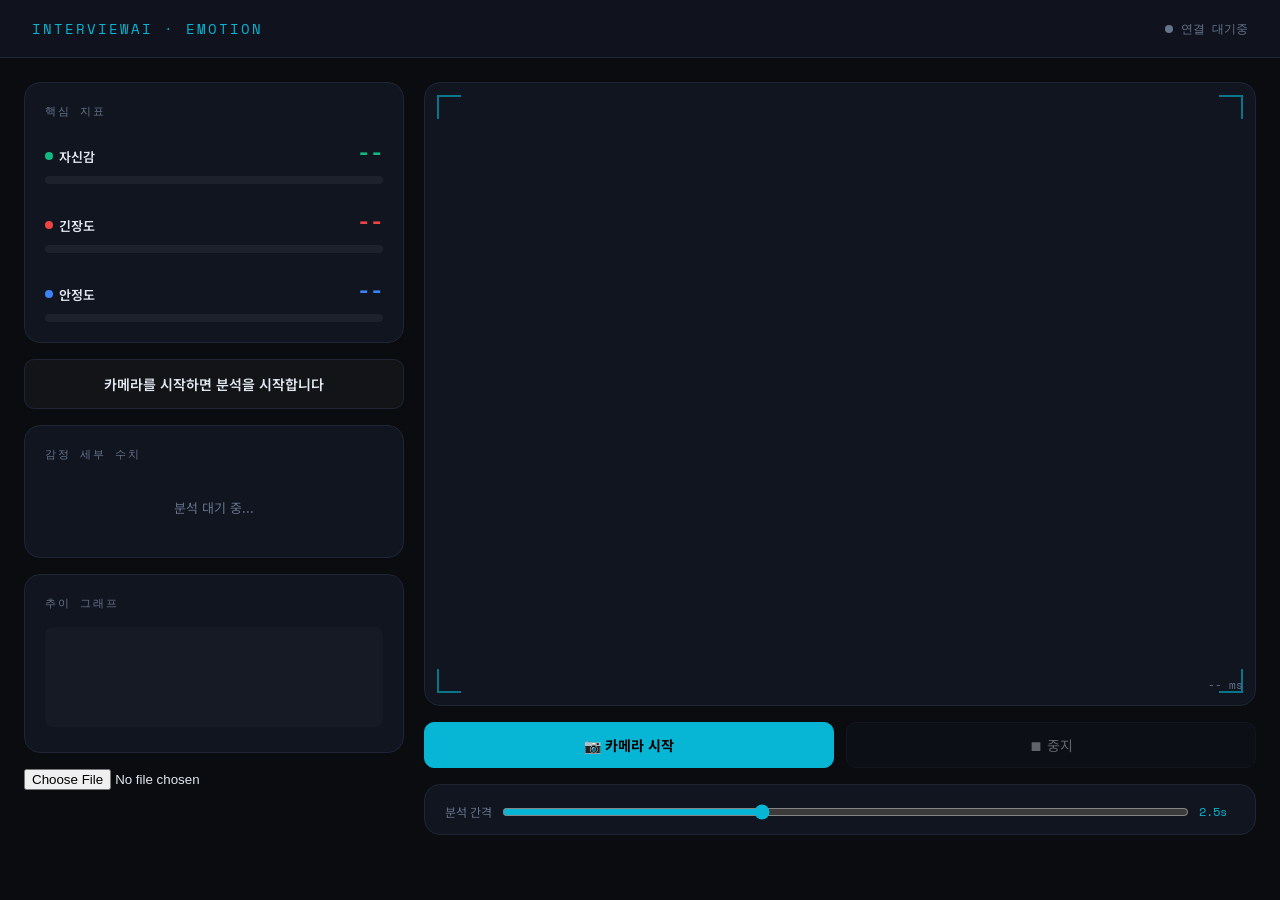
==== commit 95d9fad9: "CHORE: Merge pull request #2 from jis-archive/refactor/layout-adjust REFACTOR: 레이아웃 수정 & CHORE: 정지 버" ====
--- a/services/router/frontend/index.html
+++ b/services/router/frontend/index.html
@@ -5,7 +5,7 @@
   <meta charset="UTF-8" />
   <meta name="viewport" content="width=device-width, initial-scale=1.0" />
   <title>모의면접 감정 분석</title>
-  <link rel="stylesheet" href="./css/style.css">
+  <link rel="stylesheet" href="./css/style.css" />
   <link rel="preconnect" href="https://fonts.googleapis.com" />
   <link
     href="https://fonts.googleapis.com/css2?family=Noto+Sans+KR:wght@300;400;600;700&family=Space+Mono:wght@400;700&display=swap"
@@ -23,6 +23,7 @@
   </header>
 
   <main>
+
     <!-- 최종 피드백 모달 -->
     <div class="modal-backdrop" id="feedback-modal">
       <div class="modal">
@@ -35,36 +36,8 @@
         </div>
       </div>
     </div>
-    <!-- 카메라 -->
-    <section class="camera-section">
-      <div class="camera-wrapper">
-        <video id="video" autoplay playsinline muted></video>
-        <canvas id="canvas"></canvas>
-        <div class="camera-overlay">
-          <div class="corner tl"></div>
-          <div class="corner tr"></div>
-          <div class="corner bl"></div>
-          <div class="corner br"></div>
-          <div id="analyzing-indicator">ANALYZING</div>
-          <div id="latency-display">-- ms</div>
-        </div>
-      </div>
-      <div class="controls">
-        <button class="btn primary" id="btn-start" onclick="startCamera()">📷 카메라 시작</button>
-        <button class="btn" id="btn-stop" onclick="stopCamera()" disabled>⏹ 중지</button>
-      </div>
-      <!-- 분석 간격 슬라이더 -->
-      <div class="card" style="padding:14px 20px">
-        <div class="interval-row">
-          <label>분석 간격</label>
-          <input type="range" id="interval-slider" min="1" max="5" step="0.5" value="2.5"
-            oninput="updateInterval(this.value)" />
-          <span id="interval-label">2.5s</span>
-        </div>
-      </div>
-    </section>
 
-    <!-- 우측 패널 -->
+    <!-- 패널 -->
     <div class="panel">
 
       <!-- 핵심 지표 -->
@@ -117,9 +90,40 @@
         <div class="card-title">추이 그래프</div>
         <canvas id="history-canvas"></canvas>
       </div>
+      
       <input type="file" accept="video/mp4,video/webm,audio/*" onchange="handleFileUpload(event)">
       <span id="upload-status"></span>
     </div>
+    
+    <!-- 카메라 -->
+    <section class="camera-section" oncontextmenu="return false;">
+      <div class="camera-wrapper">
+        <video id="video" autoplay playsinline muted></video>
+        <canvas id="canvas"></canvas>
+        <div class="camera-overlay">
+          <div class="corner tl"></div>
+          <div class="corner tr"></div>
+          <div class="corner bl"></div>
+          <div class="corner br"></div>
+          <div id="analyzing-indicator">ANALYZING</div>
+          <div id="latency-display">-- ms</div>
+        </div>
+      </div>
+      <div class="controls">
+        <button class="btn primary" id="btn-start" onclick="startCamera()">📷 카메라 시작</button>
+        <button class="btn" id="btn-stop" onclick="stopCamera()" disabled>⏹ 중지</button>
+      </div>
+      <!-- 분석 간격 슬라이더 -->
+      <div class="card" style="padding:14px 20px">
+        <div class="interval-row">
+          <label>분석 간격</label>
+          <input type="range" id="interval-slider" min="1" max="5" step="0.5" value="2.5"
+            oninput="updateInterval(this.value)" />
+          <span id="interval-label">2.5s</span>
+        </div>
+      </div>
+    </section>
+
   </main>
 
   <script src="./js/app.js"></script>
--- a/services/router/frontend/css/style.css
+++ b/services/router/frontend/css/style.css
@@ -95,9 +95,8 @@
 main {
     flex: 1;
     display: grid;
-    grid-template-columns: 1fr 380px;
+    grid-template-columns: 380px 1fr;
     grid-template-rows: auto 1fr;
-    gap: 0;
     max-width: 1400px;
     margin: 0 auto;
     width: 100%;
@@ -107,7 +106,7 @@
 
 /* ── 카메라 영역 ── */
 .camera-section {
-    grid-column: 1;
+    grid-column: 2;
     grid-row: 1 / 3;
     display: flex;
     flex-direction: column;
@@ -254,7 +253,7 @@
 
 /* ── 우측 패널 ── */
 .panel {
-    grid-column: 2;
+    grid-column: 1;
     display: flex;
     flex-direction: column;
     gap: 16px;
@@ -283,8 +282,6 @@
     flex-direction: column;
     gap: 20px;
 }
-
-.metric-item {}
 
 .metric-header {
     display: flex;
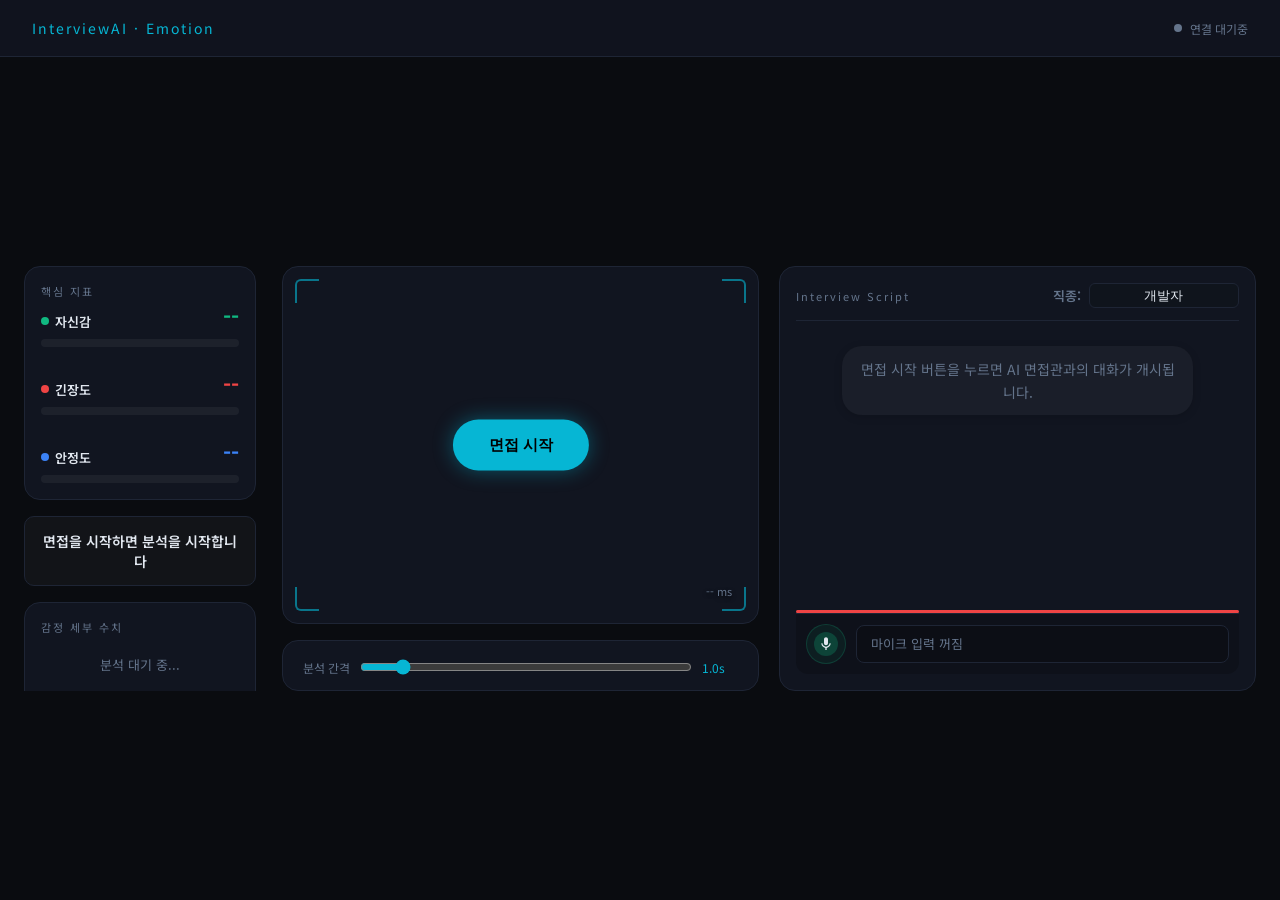
==== commit 9e8fc77d: "FEAT: add turn timer" ====
--- a/services/router/frontend/index.html
+++ b/services/router/frontend/index.html
@@ -24,7 +24,6 @@
 
   <main>
 
-    <!-- 최종 피드백 모달 -->
     <div class="modal-backdrop" id="feedback-modal">
       <div class="modal">
         <div class="modal-header">
@@ -37,65 +36,61 @@
       </div>
     </div>
 
-    <!-- 패널 -->
-    <div class="panel">
-
-      <!-- 핵심 지표 -->
-      <div class="card">
-        <div class="card-title">핵심 지표</div>
-        <div class="big-metrics">
-          <div class="metric-item">
-            <div class="metric-header">
-              <div class="metric-label"><span class="dot confidence"></span>자신감</div>
-              <div class="metric-value" id="confidence-value">--</div>
+    <div class="panel-wrapper">
+      <div class="panel">
+        <div class="card">
+          <div class="card-title">핵심 지표</div>
+          <div class="big-metrics">
+            <div class="metric-item">
+              <div class="metric-header">
+                <div class="metric-label"><span class="dot confidence"></span>자신감</div>
+                <div class="metric-value" id="confidence-value">--</div>
+              </div>
+              <div class="bar-track">
+                <div class="bar-fill" id="confidence-fill"></div>
+              </div>
             </div>
-            <div class="bar-track">
-              <div class="bar-fill" id="confidence-fill"></div>
+            <div class="metric-item">
+              <div class="metric-header">
+                <div class="metric-label"><span class="dot tension"></span>긴장도</div>
+                <div class="metric-value" id="tension-value">--</div>
+              </div>
+              <div class="bar-track">
+                <div class="bar-fill" id="tension-fill"></div>
+              </div>
             </div>
-          </div>
-          <div class="metric-item">
-            <div class="metric-header">
-              <div class="metric-label"><span class="dot tension"></span>긴장도</div>
-              <div class="metric-value" id="tension-value">--</div>
-            </div>
-            <div class="bar-track">
-              <div class="bar-fill" id="tension-fill"></div>
-            </div>
-          </div>
-          <div class="metric-item">
-            <div class="metric-header">
-              <div class="metric-label"><span class="dot stability"></span>안정도</div>
-              <div class="metric-value" id="stability-value">--</div>
-            </div>
-            <div class="bar-track">
-              <div class="bar-fill" id="stability-fill"></div>
+            <div class="metric-item">
+              <div class="metric-header">
+                <div class="metric-label"><span class="dot stability"></span>안정도</div>
+                <div class="metric-value" id="stability-value">--</div>
+              </div>
+              <div class="bar-track">
+                <div class="bar-fill" id="stability-fill"></div>
+              </div>
             </div>
           </div>
         </div>
+
+        <div id="face-feedback">면접을 시작하면 분석을 시작합니다</div>
+
+        <div class="card">
+          <div class="card-title">감정 세부 수치</div>
+          <div class="emotion-grid" id="emotion-grid">
+            <div class="empty-state" style="grid-column:1/3">분석 대기 중...</div>
+          </div>
+        </div>
+
+        <div class="card">
+          <div class="card-title">추이 그래프</div>
+          <canvas id="history-canvas"></canvas>
+        </div>
+
+        <input type="file" accept="video/mp4,video/webm,audio/*" onchange="handleFileUpload(event)"
+          style="display: none;">
+        <span id="upload-status" style="display: none;"></span>
       </div>
+    </div>
 
-      <!-- 피드백 -->
-      <div id="face-feedback">카메라를 시작하면 분석을 시작합니다</div>
-
-      <!-- 7감정 Raw -->
-      <div class="card">
-        <div class="card-title">감정 세부 수치</div>
-        <div class="emotion-grid" id="emotion-grid">
-          <div class="empty-state" style="grid-column:1/3">분석 대기 중...</div>
-        </div>
-      </div>
-
-      <!-- 히스토리 그래프 -->
-      <div class="card">
-        <div class="card-title">추이 그래프</div>
-        <canvas id="history-canvas"></canvas>
-      </div>
-      
-      <input type="file" accept="video/mp4,video/webm,audio/*" onchange="handleFileUpload(event)">
-      <span id="upload-status"></span>
-    </div>
-    
-    <!-- 카메라 -->
     <section class="camera-section" oncontextmenu="return false;">
       <div class="camera-wrapper">
         <video id="video" autoplay playsinline muted></video>
@@ -105,28 +100,58 @@
           <div class="corner tr"></div>
           <div class="corner bl"></div>
           <div class="corner br"></div>
-          <div id="analyzing-indicator">ANALYZING</div>
           <div id="latency-display">-- ms</div>
         </div>
+        <button id="btn-start" onclick="startCamera()">면접 시작</button>
+        <button id="btn-stop" onclick="stopCamera()">면접 중지</button>
       </div>
-      <div class="controls">
-        <button class="btn primary" id="btn-start" onclick="startCamera()">📷 카메라 시작</button>
-        <button class="btn" id="btn-stop" onclick="stopCamera()" disabled>⏹ 중지</button>
-      </div>
-      <!-- 분석 간격 슬라이더 -->
+
       <div class="card" style="padding:14px 20px">
         <div class="interval-row">
           <label>분석 간격</label>
-          <input type="range" id="interval-slider" min="1" max="5" step="0.5" value="2.5"
+          <input type="range" id="interval-slider" min="0.5" max="5.0" step="0.5" value="1.0"
             oninput="updateInterval(this.value)" />
-          <span id="interval-label">2.5s</span>
+          <span id="interval-label">1.0s</span>
         </div>
       </div>
     </section>
+
+    <div class="chat-wrapper">
+      <section class="chat-section">
+        <div class="card chat-card">
+          <div class="card-header-group">
+            <div class="card-title">Interview Script</div>
+            <div class="job-control-bar">
+              <label for="job-input">직종:</label>
+              <input type="text" id="job-input" value="개발자" placeholder="직무 입력">
+            </div>
+          </div>
+
+          <div class="chat-log" id="chat-log">
+            <div class="chat-message system">면접 시작 버튼을 누르면 AI 면접관과의 대화가 개시됩니다.</div>
+          </div>
+
+          <div class="silence-timer-container">
+            <div id="silence-timer-bar"></div>
+          </div>
+
+          <div class="mic-feedback-bar">
+            <div class="mic-circle-outer" id="mic-outer">
+              <div class="mic-circle-inner" id="mic-inner"></div>
+              <svg class="mic-icon" viewBox="0 0 24 24">
+                <path fill="currentColor"
+                  d="M12 14c1.66 0 3-1.34 3-3V5c0-1.66-1.34-3-3-3S9 3.34 9 5v6c0 1.66 1.34 3 3 3zm5.3-3c0 2.76-2.24 5-5.3 5s-5.3-2.24-5.3-5H5c0 3.53 2.61 6.43 6 6.92V21h2v-3.08c3.39-.49 6-3.39 6-6.92h-1.7z" />
+              </svg>
+            </div>
+            <div class="mic-text-preview" id="mic-text-preview">마이크 입력 꺼짐</div>
+          </div>
+        </div>
+      </section>
+    </div>
 
   </main>
 
   <script src="./js/app.js"></script>
 </body>
 
-</html>
+</html>
--- a/services/router/frontend/css/style.css
+++ b/services/router/frontend/css/style.css
@@ -25,9 +25,15 @@
     background: var(--bg);
     color: var(--text-primary);
     font-family: 'Noto Sans KR', sans-serif;
+    margin: 0;
+    padding: 0;
+    box-sizing: border-box;
+
     min-height: 100vh;
     display: flex;
     flex-direction: column;
+    justify-content: center;
+    overflow-x: hidden;
 }
 
 /* ── 헤더 ── */
@@ -45,11 +51,9 @@
 }
 
 .logo {
-    font-family: 'Space Mono', monospace;
     font-size: 14px;
     color: var(--accent-cyan);
     letter-spacing: 2px;
-    text-transform: uppercase;
 }
 
 #status-badge {
@@ -58,7 +62,6 @@
     gap: 8px;
     font-size: 12px;
     color: var(--text-muted);
-    font-family: 'Space Mono', monospace;
 }
 
 #status-dot {
@@ -93,24 +96,32 @@
 
 /* ── 메인 레이아웃 ── */
 main {
-    flex: 1;
+    flex: 0 1 auto;
     display: grid;
-    grid-template-columns: 380px 1fr;
-    grid-template-rows: auto 1fr;
-    max-width: 1400px;
-    margin: 0 auto;
+    grid-template-columns: 1fr 2fr 2fr;
+    /* 1:2:2 가로 비율 고정 */
+    max-width: 1600px;
     width: 100%;
     padding: 24px;
     gap: 20px;
+    margin: auto;
+    align-items: stretch;
+}
+
+.panel-wrapper,
+.chat-wrapper {
+    position: relative;
+    width: 100%;
+    height: 100%;
+    min-height: 0;
 }
 
 /* ── 카메라 영역 ── */
 .camera-section {
-    grid-column: 2;
-    grid-row: 1 / 3;
     display: flex;
     flex-direction: column;
     gap: 16px;
+    height: max-content;
 }
 
 .camera-wrapper {
@@ -149,114 +160,120 @@
     border-color: var(--accent-cyan);
     border-style: solid;
     opacity: .6;
+    transition: opacity 0.2s ease, border-color 0.2s ease, filter 0.2s ease;
 }
 
 .corner.tl {
     top: 12px;
     left: 12px;
     border-width: 2px 0 0 2px;
+    border-top-left-radius: 6px;
 }
 
 .corner.tr {
     top: 12px;
     right: 12px;
     border-width: 2px 2px 0 0;
+    border-top-right-radius: 6px;
 }
 
 .corner.bl {
     bottom: 12px;
     left: 12px;
     border-width: 0 0 2px 2px;
+    border-bottom-left-radius: 6px;
 }
 
 .corner.br {
     bottom: 12px;
     right: 12px;
     border-width: 0 2px 2px 0;
-}
-
-/* 분석 중 표시 */
-#analyzing-indicator {
-    position: absolute;
-    top: 12px;
-    left: 50%;
-    transform: translateX(-50%);
-    background: rgba(6, 182, 212, .15);
-    border: 1px solid var(--accent-cyan);
-    border-radius: 20px;
-    padding: 4px 14px;
-    font-size: 11px;
-    color: var(--accent-cyan);
-    font-family: 'Space Mono', monospace;
-    letter-spacing: 1px;
-    opacity: 0;
-    transition: opacity .3s;
-}
-
-#analyzing-indicator.active {
+    border-bottom-right-radius: 6px;
+}
+
+.corner.active {
     opacity: 1;
+    border-color: #22d3ee;
+    filter: drop-shadow(0 0 6px var(--accent-cyan));
 }
 
 /* 레이턴시 */
 #latency-display {
     position: absolute;
-    bottom: 12px;
-    right: 12px;
-    font-family: 'Space Mono', monospace;
+    bottom: 24px;
+    right: 26px;
     font-size: 11px;
     color: var(--text-muted);
-}
-
-/* ── 컨트롤 버튼 ── */
-.controls {
-    display: flex;
-    gap: 12px;
-}
-
-.btn {
-    flex: 1;
-    padding: 12px 20px;
-    border-radius: 10px;
-    border: 1px solid var(--border);
-    background: var(--surface);
-    color: var(--text-primary);
-    font-family: 'Noto Sans KR', sans-serif;
-    font-size: 14px;
+    text-shadow: 0 2px 4px rgba(0, 0, 0, 0.8);
+}
+
+#btn-start {
+    position: absolute;
+    top: 50%;
+    left: 50%;
+    transform: translate(-50%, -50%);
+    z-index: 10;
+    padding: 16px 36px;
+    font-size: 15px;
+    font-weight: 700;
+    background: var(--accent-cyan);
+    border: none;
+    border-radius: 30px;
+    color: #000;
     cursor: pointer;
-    transition: all .2s;
-    display: flex;
-    align-items: center;
-    justify-content: center;
-    gap: 8px;
-}
-
-.btn:hover {
-    border-color: var(--accent-cyan);
-    color: var(--accent-cyan);
-}
-
-.btn.primary {
-    background: var(--accent-cyan);
-    border-color: var(--accent-cyan);
+    box-shadow: 0 0 20px rgba(6, 182, 212, 0.4);
+    transition: all 0.2s cubic-bezier(0.4, 0, 0.2, 1);
+    display: block;
+    /* 초기 상태 표시 */
+}
+
+#btn-start:hover {
+    background: #22d3ee;
+    transform: translate(-50%, -50%) scale(1.05);
+    box-shadow: 0 0 30px rgba(6, 182, 212, 0.7);
+}
+
+/* ── 면접 중지 버튼 (카메라 하단 가운데 배치) ── */
+#btn-stop {
+    position: absolute;
+    bottom: 24px;
+    left: 50%;
+    transform: translateX(-50%);
+    z-index: 10;
+    padding: 10px 24px;
+    font-size: 13px;
+    font-weight: 600;
+    background: rgba(239, 68, 68, 0.15);
+    border: 1px solid var(--accent-red);
+    border-radius: 20px;
+    color: var(--accent-red);
+    cursor: pointer;
+    backdrop-filter: blur(8px);
+    transition: all 0.2s cubic-bezier(0.4, 0, 0.2, 1);
+    display: none;
+    /* 초기 상태 미표시 */
+}
+
+#btn-stop:hover {
+    background: var(--accent-red);
     color: #000;
-    font-weight: 700;
-}
-
-.btn.primary:hover {
-    background: #22d3ee;
-}
-
-.btn:disabled {
-    opacity: .4;
-    cursor: not-allowed;
-}
-
-/* ── 우측 패널 ── */
+    transform: translateX(-50%) scale(1.05);
+    box-shadow: 0 0 20px rgba(239, 68, 68, 0.5);
+}
+
+/* ── 패널 ── */
 .panel {
-    grid-column: 1;
+    position: absolute;
+    top: 0;
+    bottom: 0;
+    left: 0;
+    right: 0;
+
     display: flex;
     flex-direction: column;
     gap: 16px;
+    overflow-y: auto;
+    padding-right: 6px;
 }
 
 /* ── 카드 공통 ── */
@@ -264,16 +281,21 @@
     background: var(--surface);
     border: 1px solid var(--border);
     border-radius: 16px;
-    padding: 20px;
+    padding: 16px;
+}
+
+.card-header-group {
+    display: flex;
+    justify-content: space-between;
+    align-items: center;
+    padding-bottom: 12px;
+    border-bottom: 1px solid var(--border);
 }
 
 .card-title {
     font-size: 11px;
-    font-family: 'Space Mono', monospace;
     color: var(--text-muted);
     letter-spacing: 2px;
-    text-transform: uppercase;
-    margin-bottom: 16px;
 }
 
 /* ── 대형 지표 ── */
@@ -305,7 +327,6 @@
 }
 
 .metric-value {
-    font-family: 'Space Mono', monospace;
     font-size: 22px;
     font-weight: 700;
     transition: color .3s;
@@ -378,15 +399,12 @@
 .emotion-name {
     font-size: 11px;
     color: var(--text-muted);
-    font-family: 'Space Mono', monospace;
     margin-bottom: 4px;
-    text-transform: uppercase;
 }
 
 .emotion-val {
     font-size: 18px;
     font-weight: 700;
-    font-family: 'Space Mono', monospace;
     color: var(--text-primary);
     transition: color .3s;
 }
@@ -421,6 +439,12 @@
     color: #ef4444;
 }
 
+#face-feedback.null {
+    background: rgba(100, 116, 139, 0.12);
+    border-color: var(--text-muted);
+    color: var(--text-muted);
+}
+
 /* ── 히스토리 그래프 ── */
 #history-canvas {
     width: 100%;
@@ -457,27 +481,9 @@
 }
 
 .interval-row span {
-    font-family: 'Space Mono', monospace;
     font-size: 12px;
     color: var(--accent-cyan);
     min-width: 36px;
-}
-
-@media (max-width: 900px) {
-    main {
-        grid-template-columns: 1fr;
-        grid-template-rows: auto auto auto;
-    }
-
-    .camera-section {
-        grid-column: 1;
-        grid-row: 1;
-    }
-
-    .panel {
-        grid-column: 1;
-        grid-row: 2;
-    }
 }
 
 /* ── 최종 피드백 모달 ── */
@@ -503,7 +509,6 @@
 .modal {
     background: var(--surface);
     border: 1px solid var(--border);
-    border-radius: 20px;
     width: min(680px, 92vw);
     max-height: 85vh;
     overflow-y: auto;
@@ -526,11 +531,9 @@
 }
 
 .modal-title {
-    font-family: 'Space Mono', monospace;
     font-size: 13px;
     letter-spacing: 2px;
     color: var(--accent-cyan);
-    text-transform: uppercase;
 }
 
 .modal-close {
@@ -553,7 +556,6 @@
 }
 
 .score-number {
-    font-family: 'Space Mono', monospace;
     font-size: 56px;
     font-weight: 700;
     color: var(--accent-cyan);
@@ -570,15 +572,14 @@
 .fb-section {
     display: flex;
     flex-direction: column;
+    margin-top: 30px;
     gap: 10px;
 }
 
 .fb-section-title {
     font-size: 11px;
-    font-family: 'Space Mono', monospace;
     color: var(--text-muted);
     letter-spacing: 2px;
-    text-transform: uppercase;
     border-bottom: 1px solid var(--border);
     padding-bottom: 8px;
 }
@@ -625,7 +626,6 @@
 .spinner {
     text-align: center;
     padding: 40px;
-    font-family: 'Space Mono', monospace;
     font-size: 13px;
     color: var(--text-muted);
 }
@@ -647,3 +647,251 @@
         transform: rotate(360deg);
     }
 }
+
+.chat-section {
+    position: absolute;
+    top: 0;
+    bottom: 0;
+    left: 0;
+    right: 0;
+    display: flex;
+    flex-direction: column;
+}
+
+.chat-card {
+    display: flex;
+    flex-direction: column;
+    height: 100%;
+    min-height: 0;
+}
+
+.chat-log {
+    flex: 1;
+    overflow-y: auto;
+    display: flex;
+    flex-direction: column;
+    gap: 20px;
+    padding: 15px;
+    scroll-behavior: smooth;
+}
+
+.chat-message {
+    padding: 12px 16px;
+    border-radius: 12px;
+    font-size: 14px;
+    line-height: 1.6;
+    max-width: 85%;
+    word-break: break-all;
+    box-shadow: 0 2px 8px rgba(0, 0, 0, 0.15);
+}
+
+.chat-message.system {
+    text-align: center;
+    background: rgba(255, 255, 255, 0.04);
+    color: var(--text-muted);
+    margin: 10px auto;
+    max-width: 85%;
+    border-radius: 20px;
+    border: none;
+}
+
+.chat-message.interviewer {
+    text-align: left;
+    background: #1e293b;
+    color: #38bdf8;
+    margin-right: auto;
+    margin-left: 0;
+    border-left: 4px solid var(--accent-cyan);
+}
+
+.chat-message.interviewee {
+    text-align: left;
+    background: #0f172a;
+    color: #10b981;
+    margin-left: auto;
+    margin-right: 0;
+    border-right: 4px solid #10b981;
+}
+
+.job-control-bar {
+    display: flex;
+    align-items: center;
+    gap: 8px;
+    padding-bottom: 0 !important;
+    border-bottom: none !important;
+    margin-bottom: 0 !important;
+}
+
+.job-control-bar label {
+    font-size: 13px;
+    color: var(--text-muted);
+    font-weight: 600;
+    white-space: nowrap;
+}
+
+#job-input {
+    background: #0f141c;
+    border: 1px solid var(--border);
+    color: var(--text-primary);
+    padding: 4px 10px;
+    border-radius: 6px;
+    font-size: 13px;
+    width: 150px;
+    outline: none;
+    text-align: center;
+    transition: all 0.3s ease;
+}
+
+#job-input:focus {
+    border-color: var(--accent-cyan);
+    box-shadow: 0 0 8px rgba(6, 182, 212, 0.3);
+}
+
+#job-input:disabled {
+    background: rgba(30, 41, 59, 0.3);
+    color: #94a3b8;
+    border-color: rgba(255, 255, 255, 0.05);
+    cursor: not-allowed;
+}
+
+.mic-feedback-bar {
+    display: flex;
+    align-items: center;
+    gap: 10px;
+    padding: 10px;
+    background: rgba(0, 0, 0, 0.2);
+    border-top: 1px solid var(--border);
+    border-radius: 0 0 12px 12px;
+    margin-top: auto;
+    flex-shrink: 0;
+}
+
+/* 마이크 바깥쪽 원형 가이드 (진폭에 따라 테두리 및 배경 밝기 상향) */
+.mic-circle-outer {
+    position: relative;
+    width: 40px;
+    height: 40px;
+    border-radius: 50%;
+    background: rgba(16, 185, 129, 0.08);
+    /* 기본 연한 에머랄드 그린 */
+    border: 1px solid rgba(16, 185, 129, 0.2);
+    display: flex;
+    align-items: center;
+    justify-content: center;
+    overflow: visible;
+    /* 내부 펄스 레이어가 영역 밖으로 확장되도록 보장 */
+    transition: background-color 0.05s ease, border-color 0.05s ease, box-shadow 0.05s ease;
+    flex-shrink: 0;
+}
+
+/* 마이크 안쪽 펄스 원형 (진폭에 따라 scale 스케일 팽창) */
+.mic-circle-inner {
+    position: absolute;
+    width: 24px;
+    height: 24px;
+    border-radius: 50%;
+    background: rgba(16, 185, 129, 0.25);
+    transform: scale(1);
+    /* 고주파 음성 반응을 부드럽게 댐핑 처리하는 베지에 곡선 세팅 */
+    transition: transform 0.04s cubic-bezier(0.1, 0.8, 0.3, 1), background-color 0.04s ease;
+    z-index: 1;
+}
+
+.mic-icon {
+    width: 16px;
+    height: 16px;
+    color: var(--text-primary);
+    z-index: 2;
+    /* 항상 펄스 원형 백그라운드 위 레이어에 상주 */
+}
+
+/* ── 발화 확인 텍스트 영역 ── */
+.mic-text-preview {
+    flex: 1;
+    font-size: 13px;
+    color: var(--text-muted);
+    background: rgba(10, 12, 16, 0.5);
+    border: 1px solid var(--border);
+    border-radius: 8px;
+    padding: 8px 14px;
+    min-height: 38px;
+    display: flex;
+    align-items: center;
+}
+
+.silence-timer-container {
+    width: 100%;
+    height: 3px;
+    background: rgba(255, 255, 255, 0.02);
+    position: relative;
+    overflow: hidden;
+    margin-top: 10px;
+    border-radius: 2px;
+}
+
+#silence-timer-bar {
+    width: 100%;
+    height: 100%;
+    background: var(--accent-red, #ef4444);
+    box-shadow: 0 0 6px rgba(239, 68, 68, 0.6);
+    transform-origin: left center;
+    width: 100%;
+    transition: width 0.05s linear;
+}
+
+.panel::-webkit-scrollbar,
+.chat-log::-webkit-scrollbar,
+.modal::-webkit-scrollbar {
+    width: 4px;
+    height: 4px;
+}
+
+.panel::-webkit-scrollbar-track,
+.chat-log::-webkit-scrollbar-track,
+.modal::-webkit-scrollbar-track {
+    background: transparent;
+}
+
+.panel::-webkit-scrollbar-thumb,
+.chat-log::-webkit-scrollbar-thumb,
+.modal::-webkit-scrollbar-thumb {
+    background: var(--border);
+    border-radius: 2px;
+    transition: background-color 0.2s ease;
+}
+
+@media (max-width: 960px) {
+    body {
+        justify-content: flex-start;
+    }
+
+    main {
+        grid-template-columns: 1fr;
+        margin: 0 auto;
+    }
+
+    .camera-section {
+        order: 1;
+    }
+
+    .chat-wrapper {
+        order: 2;
+        height: 400px;
+    }
+
+    .chat-section {
+        position: relative;
+        height: 100%;
+    }
+
+    .panel-wrapper {
+        order: 3;
+        height: auto;
+    }
+
+    .panel {
+        position: relative;
+        height: auto;
+        overflow-y: visible;
+    }
+}
